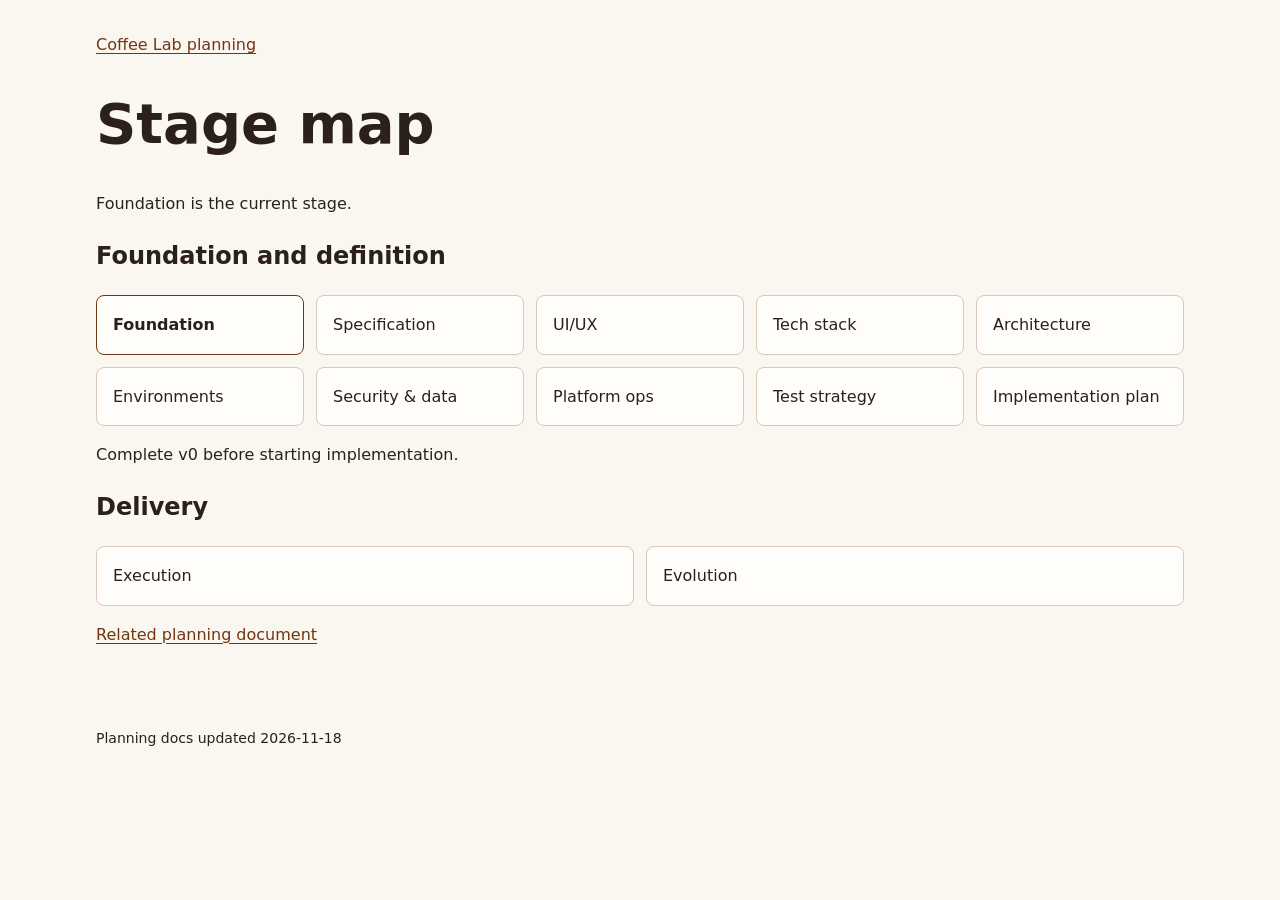
==== docs/planning/phase-map.html @ 3dd006a4 "docs: bootstrap Coffee Lab product foundation" ====
<!doctype html>
<html lang="en">
<head>
  <meta charset="utf-8">
  <meta name="viewport" content="width=device-width, initial-scale=1">
  <title>Stage map · Coffee Lab</title>
  <link rel="stylesheet" href="../assets/portal.css">
  <script defer src="../assets/portal-build.js"></script>
</head>
<body>
  <main>
    <a href="../index.html">Coffee Lab planning</a>
    <h1>Stage map</h1>
    <p>Foundation is the current stage.</p><h2>Foundation and definition</h2><ol class="phase-track"><li class="phase-node" aria-current="step">Foundation</li><li class="phase-node">Specification</li><li class="phase-node">UI/UX</li><li class="phase-node">Tech stack</li><li class="phase-node">Architecture</li><li class="phase-node">Environments</li><li class="phase-node">Security & data</li><li class="phase-node">Platform ops</li><li class="phase-node">Test strategy</li><li class="phase-node">Implementation plan</li></ol><p>Complete v0 before starting implementation.</p><h2>Delivery</h2><ol class="phase-track"><li class="phase-node">Execution</li><li class="phase-node">Evolution</li></ol><p><a href="phases.md">Related planning document</a></p>
  </main>
  <footer data-build></footer>
</body>
</html>
---- docs/assets/portal.css ----
:root {
  color-scheme: light;
  --surface: #faf6f0;
  --card: #fffdf9;
  --ink: #2b211a;
  --accent: #723710;
  --border: #d9c8bb;
}

body {
  background: var(--surface);
  color: var(--ink);
  font: 1rem/1.6 "Instrument Sans", system-ui, sans-serif;
  margin: 0;
}

main, footer {
  max-width: 68rem;
  margin-inline: auto;
  padding: 2rem clamp(1rem, 5vw, 4rem);
}

h1 { font-size: clamp(2rem, 6vw, 3.5rem); line-height: 1.05; }
a { color: var(--accent); text-underline-offset: .2em; }
a:focus-visible { outline: 2px solid var(--accent); outline-offset: 3px; }

.cards, .phase-track {
  display: grid;
  grid-template-columns: repeat(auto-fit, minmax(min(100%, 12rem), 1fr));
  gap: .75rem;
  padding: 0;
  list-style: none;
}

.cards a, .phase-node {
  display: block;
  background: var(--card);
  border: 1px solid var(--border);
  border-radius: .5rem;
  padding: 1rem;
}

.phase-node[aria-current] { border-color: var(--accent); font-weight: bold; }
footer { font-size: .875rem; }
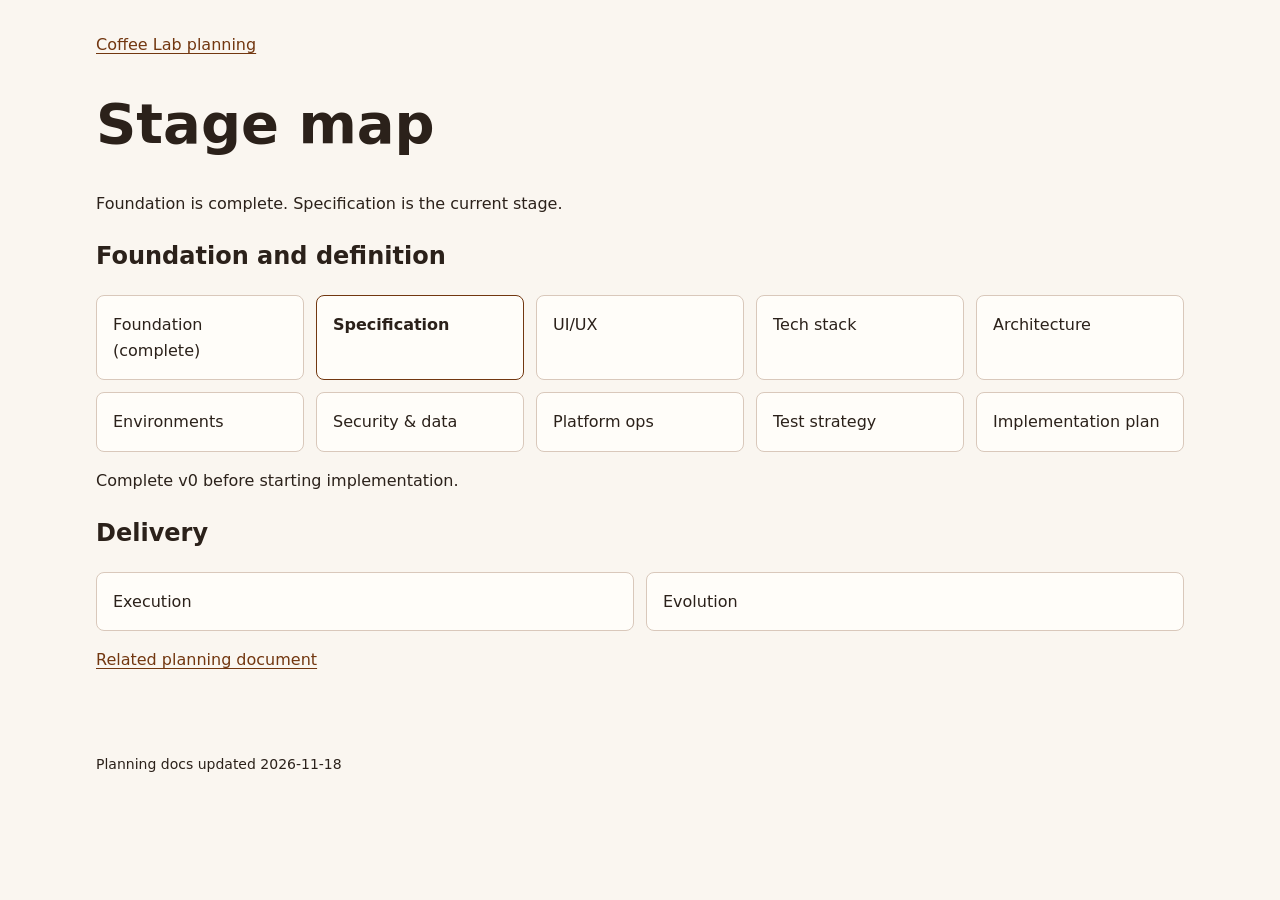
==== commit cc36f345: "docs: close Foundation and hand off Specification" ====
--- a/docs/planning/phase-map.html
+++ b/docs/planning/phase-map.html
@@ -11,7 +11,7 @@
   <main>
     <a href="../index.html">Coffee Lab planning</a>
     <h1>Stage map</h1>
-    <p>Foundation is the current stage.</p><h2>Foundation and definition</h2><ol class="phase-track"><li class="phase-node" aria-current="step">Foundation</li><li class="phase-node">Specification</li><li class="phase-node">UI/UX</li><li class="phase-node">Tech stack</li><li class="phase-node">Architecture</li><li class="phase-node">Environments</li><li class="phase-node">Security & data</li><li class="phase-node">Platform ops</li><li class="phase-node">Test strategy</li><li class="phase-node">Implementation plan</li></ol><p>Complete v0 before starting implementation.</p><h2>Delivery</h2><ol class="phase-track"><li class="phase-node">Execution</li><li class="phase-node">Evolution</li></ol><p><a href="phases.md">Related planning document</a></p>
+    <p>Foundation is complete. Specification is the current stage.</p><h2>Foundation and definition</h2><ol class="phase-track"><li class="phase-node">Foundation (complete)</li><li class="phase-node" aria-current="step">Specification</li><li class="phase-node">UI/UX</li><li class="phase-node">Tech stack</li><li class="phase-node">Architecture</li><li class="phase-node">Environments</li><li class="phase-node">Security & data</li><li class="phase-node">Platform ops</li><li class="phase-node">Test strategy</li><li class="phase-node">Implementation plan</li></ol><p>Complete v0 before starting implementation.</p><h2>Delivery</h2><ol class="phase-track"><li class="phase-node">Execution</li><li class="phase-node">Evolution</li></ol><p><a href="phases.md">Related planning document</a></p>
   </main>
   <footer data-build></footer>
 </body>
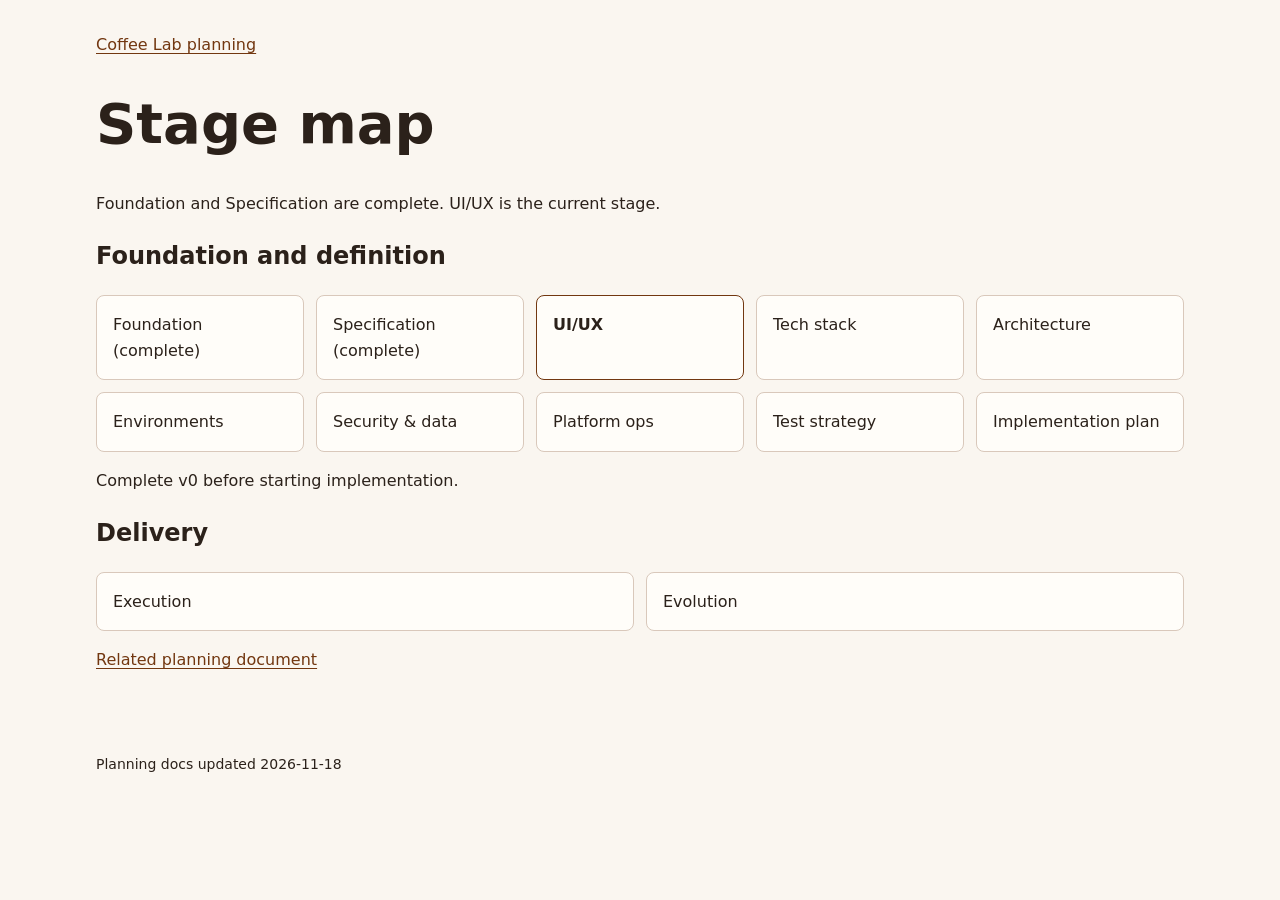
==== commit ecc492f9: "docs: complete Specification and prepare UI UX review" ====
--- a/docs/planning/phase-map.html
+++ b/docs/planning/phase-map.html
@@ -11,7 +11,7 @@
   <main>
     <a href="../index.html">Coffee Lab planning</a>
     <h1>Stage map</h1>
-    <p>Foundation is complete. Specification is the current stage.</p><h2>Foundation and definition</h2><ol class="phase-track"><li class="phase-node">Foundation (complete)</li><li class="phase-node" aria-current="step">Specification</li><li class="phase-node">UI/UX</li><li class="phase-node">Tech stack</li><li class="phase-node">Architecture</li><li class="phase-node">Environments</li><li class="phase-node">Security & data</li><li class="phase-node">Platform ops</li><li class="phase-node">Test strategy</li><li class="phase-node">Implementation plan</li></ol><p>Complete v0 before starting implementation.</p><h2>Delivery</h2><ol class="phase-track"><li class="phase-node">Execution</li><li class="phase-node">Evolution</li></ol><p><a href="phases.md">Related planning document</a></p>
+    <p>Foundation and Specification are complete. UI/UX is the current stage.</p><h2>Foundation and definition</h2><ol class="phase-track"><li class="phase-node">Foundation (complete)</li><li class="phase-node">Specification (complete)</li><li class="phase-node" aria-current="step">UI/UX</li><li class="phase-node">Tech stack</li><li class="phase-node">Architecture</li><li class="phase-node">Environments</li><li class="phase-node">Security & data</li><li class="phase-node">Platform ops</li><li class="phase-node">Test strategy</li><li class="phase-node">Implementation plan</li></ol><p>Complete v0 before starting implementation.</p><h2>Delivery</h2><ol class="phase-track"><li class="phase-node">Execution</li><li class="phase-node">Evolution</li></ol><p><a href="phases.md">Related planning document</a></p>
   </main>
   <footer data-build></footer>
 </body>
